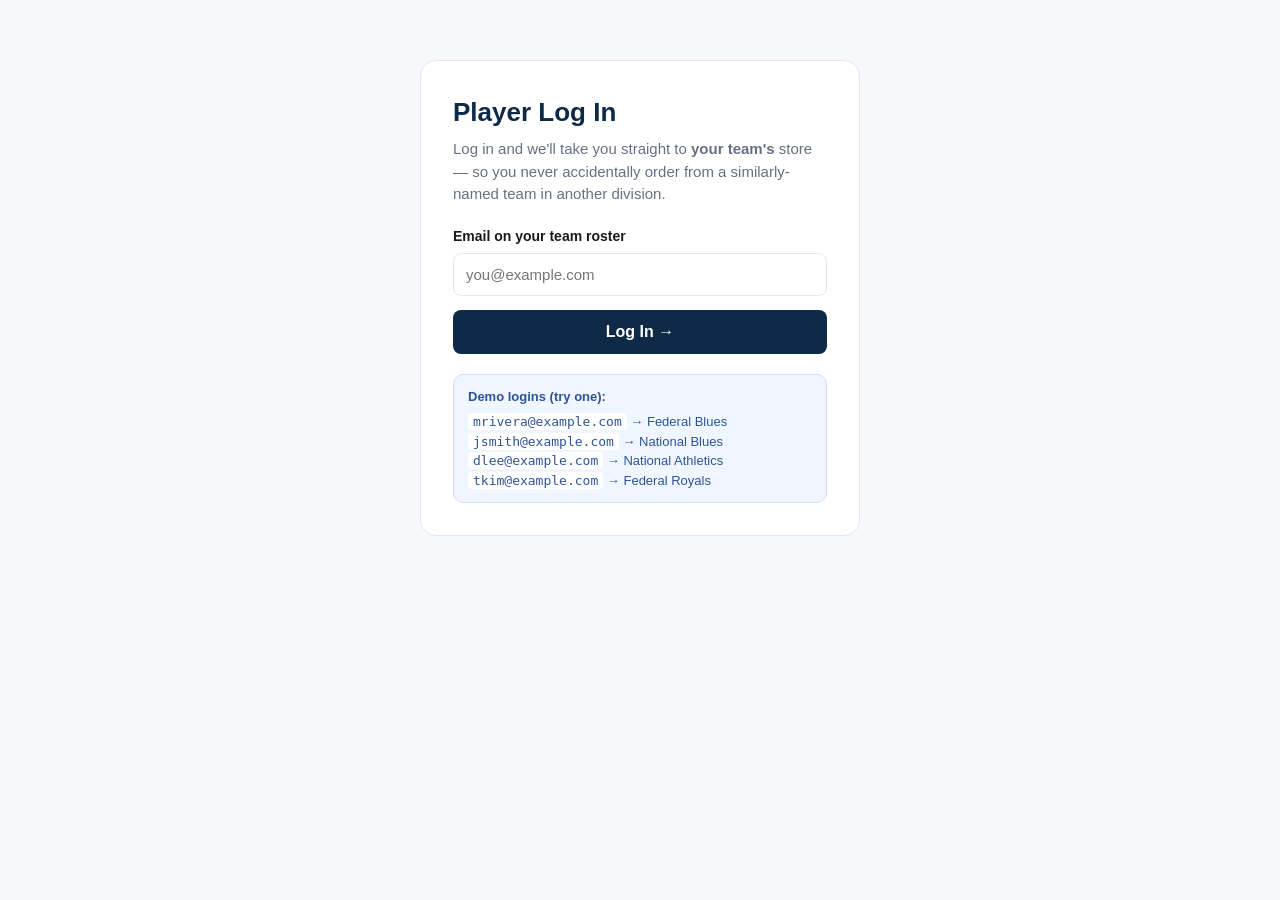
==== login.html @ 1b38d88f "Add player login + correct-team routing (guardrail for similarly-named teams), National Blues team, " ====
<!DOCTYPE html>
<html lang="en">
<head>
<meta charset="UTF-8">
<meta name="viewport" content="width=device-width, initial-scale=1.0">
<title>Player Log In — KCMSBL Store</title>
<link rel="stylesheet" href="styles.css">
<style>
  .login-wrap{max-width:440px;margin:60px auto;background:#fff;border:1px solid var(--line);
    border-radius:16px;padding:32px}
  .login-wrap h1{font-size:26px;color:var(--navy);margin-bottom:6px}
  .login-wrap p{color:var(--muted);margin-bottom:20px;font-size:15px}
  .login-wrap label{font-weight:600;font-size:14px;display:block;margin-bottom:6px}
  .login-wrap input{width:100%;border:1px solid var(--line);border-radius:8px;padding:12px;font-size:15px;margin-bottom:14px}
  .login-wrap button{width:100%;background:var(--navy);color:#fff;border:0;border-radius:8px;
    padding:13px;font-weight:700;font-size:16px;cursor:pointer}
  .login-wrap button:hover{opacity:.92}
  .err{color:var(--red);font-size:14px;margin-bottom:12px;display:none}
  .demo-hint{background:#f0f6ff;border:1px solid #cfe0ff;border-radius:10px;padding:12px 14px;
    font-size:13px;color:#2f5496;margin-top:20px}
  .demo-hint code{background:#fff;padding:1px 5px;border-radius:4px}
  .demo-hint b{display:block;margin-bottom:6px}
</style>
</head>
<body>

<div class="login-wrap">
  <h1>Player Log In</h1>
  <p>Log in and we'll take you straight to <b>your team's</b> store — so you never
     accidentally order from a similarly-named team in another division.</p>
  <div class="err" id="err">We couldn't find that email on a roster. Check with your manager.</div>
  <label for="email">Email on your team roster</label>
  <input type="email" id="email" placeholder="you@example.com" autocomplete="email">
  <button onclick="doLogin()">Log In →</button>

  <div class="demo-hint">
    <b>Demo logins (try one):</b>
    <code>mrivera@example.com</code> → Federal Blues<br>
    <code>jsmith@example.com</code> → National Blues<br>
    <code>dlee@example.com</code> → National Athletics<br>
    <code>tkim@example.com</code> → Federal Royals
  </div>
</div>

<script src="data.js"></script>
<script src="store.js"></script>
<script>
  function doLogin(){
    const email = document.getElementById('email').value.trim().toLowerCase();
    const rec = PLAYERS[email];
    if(!rec){ document.getElementById('err').style.display='block'; return; }
    setPlayer({ email, name: rec.name, team: rec.team });
    // Route straight to their team store
    location.href = 'team.html?t=' + rec.team;
  }
  document.getElementById('email').addEventListener('keydown', e=>{ if(e.key==='Enter') doLogin(); });
</script>
</body>
</html>
---- styles.css ----
:root{
  --navy:#0e2a47; --navy2:#14395f; --red:#c8102e; --ink:#1a1a1a;
  --muted:#667085; --line:#e4e7ec; --bg:#f7f8fa; --white:#fff;
  --team-primary:#0e2a47; --team-accent:#c8102e;
}
*{box-sizing:border-box;margin:0;padding:0}
body{font-family:-apple-system,BlinkMacSystemFont,"Segoe UI",Roboto,Helvetica,Arial,sans-serif;
  color:var(--ink);background:var(--bg);line-height:1.5}
a{color:inherit;text-decoration:none}
img{max-width:100%}

/* Header */
.topbar{background:var(--navy);color:#fff;font-size:13px;text-align:center;padding:6px}
.topbar a{text-decoration:underline;opacity:.9}
header.nav{background:var(--white);border-bottom:1px solid var(--line);position:sticky;top:0;z-index:50}
.nav-inner{max-width:1120px;margin:0 auto;display:flex;align-items:center;gap:20px;padding:14px 20px}
.brand{display:flex;align-items:center;gap:10px;font-weight:800;font-size:20px;color:var(--navy)}
.brand .logo{width:34px;height:34px;background:var(--navy);color:#fff;border-radius:8px;
  display:grid;place-items:center;font-size:18px}
.nav-links{display:flex;gap:22px;margin-left:8px;font-weight:600;font-size:15px;color:#344054}
.nav-links a:hover{color:var(--red)}
.nav-spacer{flex:1}
.cart-btn{position:relative;background:var(--navy);color:#fff;border:0;border-radius:8px;
  padding:10px 16px;font-weight:700;cursor:pointer;font-size:14px}
.cart-btn .count{position:absolute;top:-8px;right:-8px;background:var(--red);color:#fff;
  border-radius:999px;min-width:20px;height:20px;font-size:12px;display:grid;place-items:center;padding:0 5px}

/* Hero */
.hero{background:linear-gradient(135deg,var(--navy),var(--navy2));color:#fff;padding:56px 20px}
.hero-inner{max-width:1120px;margin:0 auto}
.hero h1{font-size:40px;line-height:1.1;margin-bottom:12px}
.hero p{font-size:18px;opacity:.9;max-width:620px}
.hero .cta{margin-top:22px;display:inline-block;background:var(--red);color:#fff;
  padding:13px 26px;border-radius:8px;font-weight:700}

/* Team hero (color-driven) */
.team-hero{background:linear-gradient(135deg,var(--team-primary),#000);color:#fff;padding:48px 20px}
.team-hero .badge{display:inline-block;background:var(--team-accent);padding:4px 12px;border-radius:999px;
  font-size:13px;font-weight:700;margin-bottom:12px}
.team-hero h1{font-size:38px;display:flex;align-items:center;gap:14px}
.team-hero .team-logo{font-size:46px}

/* Sections */
.wrap{max-width:1120px;margin:0 auto;padding:40px 20px}
.section-head{display:flex;align-items:baseline;justify-content:space-between;margin-bottom:20px;flex-wrap:wrap;gap:8px}
.section-head h2{font-size:26px;color:var(--navy)}
.section-head .sub{color:var(--muted);font-size:15px}

/* Product grid */
.grid{display:grid;grid-template-columns:repeat(auto-fill,minmax(240px,1fr));gap:20px}
.card{background:#fff;border:1px solid var(--line);border-radius:14px;overflow:hidden;
  display:flex;flex-direction:column;transition:.15s}
.card:hover{box-shadow:0 8px 24px rgba(16,24,40,.1);transform:translateY(-2px)}
.card .thumb{height:150px;background:var(--bg);display:grid;place-items:center;font-size:64px;
  border-bottom:1px solid var(--line)}
.card .body{padding:16px;display:flex;flex-direction:column;gap:6px;flex:1}
.card .name{font-weight:700;font-size:16px}
.card .desc{color:var(--muted);font-size:13px;flex:1}
.card .price{font-weight:800;color:var(--navy);font-size:18px}
.tag{display:inline-block;font-size:11px;font-weight:700;padding:3px 8px;border-radius:6px;
  background:#fff4e5;color:#b54708;width:fit-content}
.tag.hard{background:#eef4ff;color:#2f5496}
.card select,.card input{border:1px solid var(--line);border-radius:8px;padding:8px;font-size:14px;width:100%}
.card .add{background:var(--team-primary,var(--navy));color:#fff;border:0;border-radius:8px;
  padding:10px;font-weight:700;cursor:pointer;margin-top:4px}
.card .add:hover{opacity:.9}

/* Team directory */
.teams{display:grid;grid-template-columns:repeat(auto-fill,minmax(260px,1fr));gap:18px}
.team-card{background:#fff;border:1px solid var(--line);border-radius:14px;padding:20px;display:flex;
  align-items:center;gap:14px;transition:.15s}
.team-card:hover{box-shadow:0 8px 24px rgba(16,24,40,.1);transform:translateY(-2px)}
.team-card .tl{width:52px;height:52px;border-radius:10px;display:grid;place-items:center;font-size:28px;color:#fff}
.team-card .meta small{color:var(--muted)}
.team-card .meta b{display:block;font-size:17px}

/* Info / self-serve band */
.band{background:#fff;border-top:1px solid var(--line);border-bottom:1px solid var(--line)}
.steps{display:grid;grid-template-columns:repeat(auto-fit,minmax(220px,1fr));gap:24px}
.step{text-align:center;padding:10px}
.step .n{width:44px;height:44px;border-radius:999px;background:var(--navy);color:#fff;
  display:grid;place-items:center;font-weight:800;margin:0 auto 12px;font-size:18px}
.step h3{font-size:17px;margin-bottom:6px}
.step p{color:var(--muted);font-size:14px}

/* Cart drawer */
.overlay{position:fixed;inset:0;background:rgba(0,0,0,.4);opacity:0;pointer-events:none;transition:.2s;z-index:90}
.overlay.open{opacity:1;pointer-events:auto}
.drawer{position:fixed;top:0;right:-420px;width:400px;max-width:90vw;height:100%;background:#fff;
  z-index:100;transition:.25s;display:flex;flex-direction:column;box-shadow:-4px 0 24px rgba(0,0,0,.15)}
.drawer.open{right:0}
.drawer h3{padding:20px;border-bottom:1px solid var(--line);font-size:20px}
.drawer .items{flex:1;overflow:auto;padding:12px 20px}
.line{display:flex;gap:12px;padding:12px 0;border-bottom:1px solid var(--line)}
.line .ic{font-size:32px}
.line .info{flex:1}
.line .info b{font-size:15px}
.line .info small{color:var(--muted);display:block}
.line .rm{color:var(--red);background:none;border:0;cursor:pointer;font-size:13px}
.drawer .foot{padding:20px;border-top:1px solid var(--line)}
.drawer .total{display:flex;justify-content:space-between;font-size:18px;font-weight:800;margin-bottom:14px}
.checkout{width:100%;background:var(--red);color:#fff;border:0;border-radius:8px;padding:14px;
  font-weight:800;cursor:pointer;font-size:16px}
.empty{color:var(--muted);text-align:center;padding:40px 0}

footer{background:var(--navy);color:#cbd5e1;padding:30px 20px;text-align:center;font-size:14px;margin-top:20px}
footer a{text-decoration:underline}
.note{background:#fffbe6;border:1px solid #ffe58f;border-radius:10px;padding:12px 16px;font-size:13px;color:#874d00;margin-top:16px}
.wrongteam{background:#fff1f0;border:1px solid #ffccc7;border-radius:10px;padding:14px 18px;
  font-size:15px;color:#a8071a;margin-bottom:22px}
.wrongteam a{color:#c8102e;font-weight:700;text-decoration:underline;margin-left:6px}
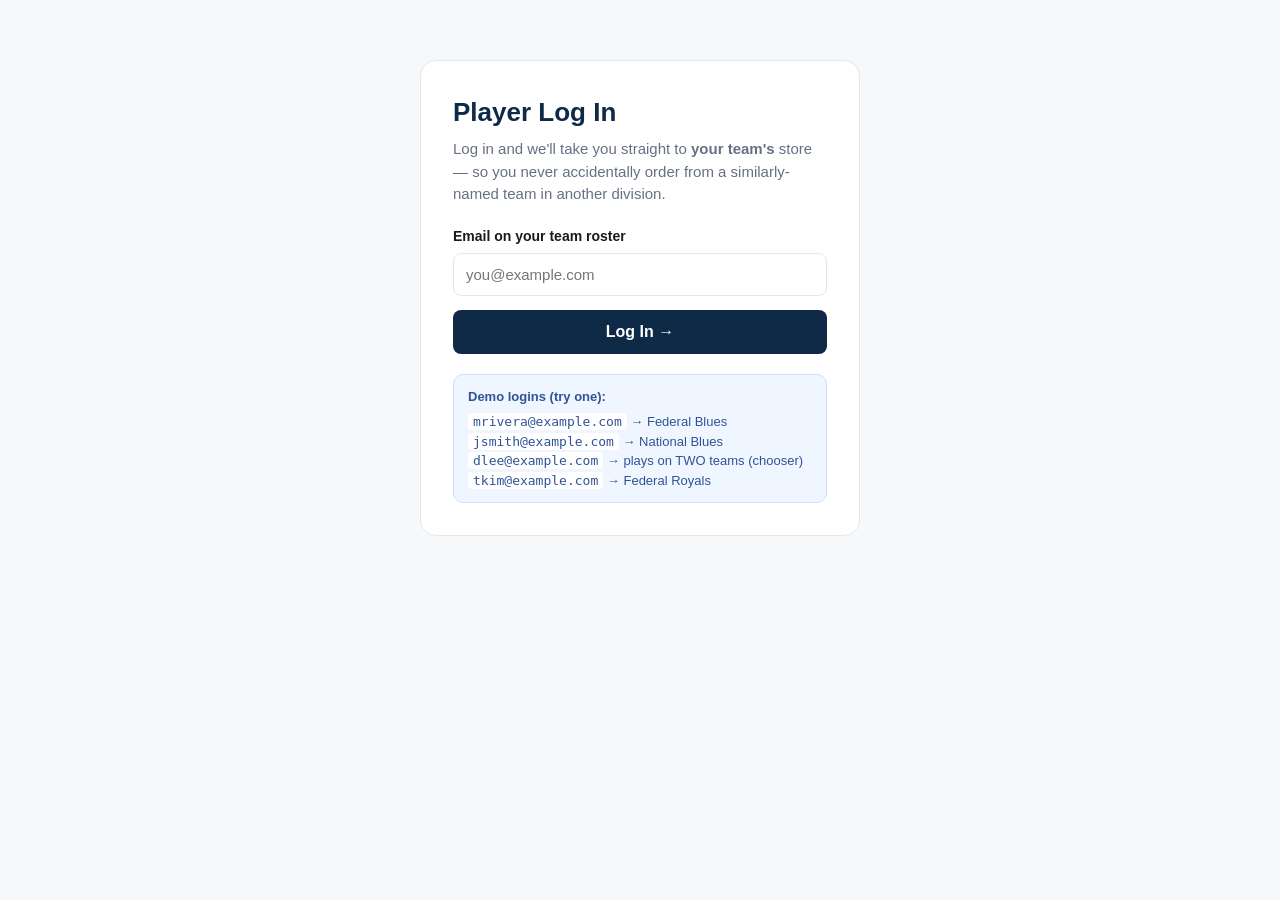
==== commit f51ea893: "Support players on multiple teams: roster uses teams[] array, login shows team chooser (my-teams.htm" ====
--- a/login.html
+++ b/login.html
@@ -37,7 +37,7 @@
     <b>Demo logins (try one):</b>
     <code>mrivera@example.com</code> → Federal Blues<br>
     <code>jsmith@example.com</code> → National Blues<br>
-    <code>dlee@example.com</code> → National Athletics<br>
+    <code>dlee@example.com</code> → plays on TWO teams (chooser)<br>
     <code>tkim@example.com</code> → Federal Royals
   </div>
 </div>
@@ -49,9 +49,13 @@
     const email = document.getElementById('email').value.trim().toLowerCase();
     const rec = PLAYERS[email];
     if(!rec){ document.getElementById('err').style.display='block'; return; }
-    setPlayer({ email, name: rec.name, team: rec.team });
-    // Route straight to their team store
-    location.href = 'team.html?t=' + rec.team;
+    setPlayer({ email, name: rec.name, teams: rec.teams });
+    // One team → straight to their store. Multiple → let them choose.
+    if(rec.teams.length === 1){
+      location.href = 'team.html?t=' + rec.teams[0];
+    } else {
+      location.href = 'my-teams.html';
+    }
   }
   document.getElementById('email').addEventListener('keydown', e=>{ if(e.key==='Enter') doLogin(); });
 </script>
